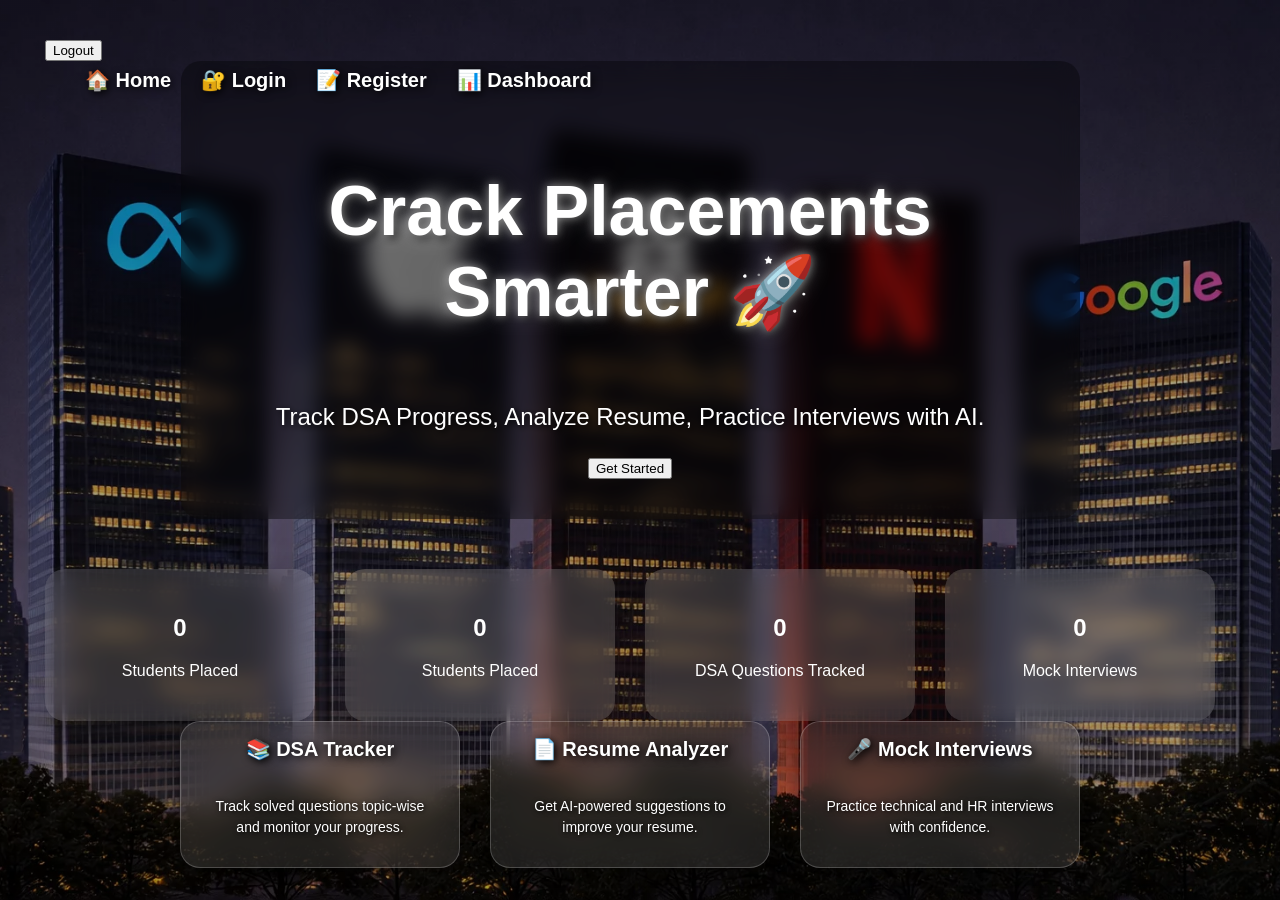
==== index.html @ 779675f1 "Initial commit" ====
<!DOCTYPE html>
<html>
<head>
    <!-- Text displayed on browser tab -->
    <title>PlacementPrep AI</title>
    <!-- Connecting CSS file -->
    <link rel="stylesheet" href="styleLogin.css">
</head>
<body>

    <!-- Navigation Bar -->
    <nav>
        <!-- Website Logo/Name -->
       <button onclick="logout()">
Logout
</button>
        <!-- Navigation Links -->
       <nav>
    <ul>
        <li><a href="index.html">🏠 Home</a></li>
        <li><a href="login.html">🔐 Login</a></li>
        <li><a href="register.html">📝 Register</a></li>
        <li><a href="dashboard.html">📊 Dashboard</a></li>
    </ul>
</nav>
    <!-- Hero Section -->
    <section class="hero">
        <!-- Main Heading --> 
        <h1>
            Crack Placements Smarter 🚀
        </h1>
        <!-- Description -->
        <p>
            Track DSA Progress, Analyze Resume,
            Practice Interviews with AI.
        </p>
        <!-- Button --> 
        <a href="register.html">
            <button>
                Get Started
            </button>
        </a>
    </section>
    <section class="stats">
    <div class="stat-card">
     <h2 id="studentsPlaced">0</h2>
     <p>Students Placed</p>
    </div>
    <div class="stat-box">
        <h2 id="students">0</h2>
        <p>Students Placed</p>
    </div>

    <div class="stat-box">
        <h2 id="questions">0</h2>
        <p>DSA Questions Tracked</p>
    </div>

    <div class="stat-box">
        <h2 id="interviews">0</h2>
        <p>Mock Interviews</p>
    </div>

</section>
    <!-- Features Section -->
    <section class="features">

    <div class="feature-card">

        <h3>📚 DSA Tracker</h3>

        <p>
            Track solved questions topic-wise
            and monitor your progress.
        </p>

    </div>

    <div class="feature-card">

        <h3>📄 Resume Analyzer</h3>

        <p>
            Get AI-powered suggestions to
            improve your resume.
        </p>

    </div>

    <div class="feature-card">

        <h3>🎤 Mock Interviews</h3>

        <p>
            Practice technical and HR interviews
            with confidence.
        </p>

    </div>

</section>
<footer>

    <h3>PlacementPrep AI</h3>

    <p>Made for Placement Preparation</p>

</footer>
<footer>

    <p>
        © 2026 PlacementPrep AI |
        Built using HTML CSS JS
    </p>
    
</footer>
</body>
</html>
---- styleLogin.css ----
/* ===========================
   FULL PAGE BACKGROUND
=========================== */

body {

    margin: 0;

    min-height: 100vh;

    display: flex;
    justify-content: center;
    align-items: center;
    font-family: Arial, sans-serif;

background:
linear-gradient(
    rgba(0,0,0,0.35),
    rgba(0,0,0,0.35)
),
url("FAANG.webp");
    background-size: cover;
    background-position: center;
    background-repeat: no-repeat;
}


/* ===========================
   LOGIN / REGISTER CARD
=========================== */

.login-container {
    display:flex;
justify-content:space-between;
align-items:center;

    width: 400px;

    padding: 40px;

    border-radius: 20px;

    text-align: center;

    color: white;

    background: rgba(255, 255, 255, 0.15);

    backdrop-filter: blur(10px);

    box-shadow: 0px 8px 20px rgba(0, 0, 0, 0.4);
}


/* ===========================
   HEADING
=========================== */

.login-container h2 {

    margin-bottom: 25px;

    font-size: 35px;

    color: white;

    text-shadow: 2px 2px 10px black;
}


/* ===========================
   INPUT FIELDS
=========================== */

.login-container input {

    width: 100%;

    padding: 12px;

    margin: 10px 0;

    border: none;

    border-radius: 8px;

    box-sizing: border-box;

    font-size: 15px;
}


/* ===========================
   BUTTON
=========================== */

.login-container button {

    width: 100%;

    padding: 12px;

    margin-top: 15px;

    border: none;

    border-radius: 8px;

    background: #4f46e5;

    color: white;

    font-size: 16px;

    cursor: pointer;

    transition: 0.3s;
}


/* ===========================
   BUTTON HOVER
=========================== */

.login-container button:hover {

    transform: scale(1.03);

    background: #3730a3;
}


/* ===========================
   LINKS
=========================== */

.login-container a {

    color: #ffd700;

    text-decoration: none;

    font-weight: bold;
}


.login-container a:hover {

    text-decoration: underline;
}


/* ===========================
   PARAGRAPHS
=========================== */

.login-container p {

    color: white;

    margin-top: 15px;
}
/*hero section*/
@media(max-width:768px)
{
    .hero h1{
        font-size:40px;
    }
}
.hero h1{

    color:white;

    font-size:70px;

    font-weight:bold;

    text-shadow:
        0px 0px 10px rgba(255,255,255,0.5),
        0px 0px 20px rgba(255,255,255,0.3),
        3px 3px 8px black;
}
 .hero p{

    color:white;
    align-self: center;
    align-content: center;
    font-size:24px;

    text-shadow:
        2px 2px 6px black;
}
@keyframes fadeUp {
    from{
        opacity:0;
        transform:translateY(40px);
    }
    to{
        opacity:1;
        transform:translateY(0);
    }
}

.hero{
    animation:fadeUp 1.2s ease;
    background:rgba(0,0,0,0.35);

    backdrop-filter:blur(10px);
     animation:
    fadeIn 1.5s ease;

    padding:40px;
    justify-content: center;
    align-items: center;
    align-self: center;
    
    flex-direction: column;
    border-radius:20px;

    width:70%;

    margin:auto;
    
    text-align:center;
    @keyframes fadeIn{

    from{

        opacity:0;

        transform:
        translateY(50px);
    }

    to{

        opacity:1;

        transform:
        translateY(0);
    }
}
.hero button{

    padding:15px 35px;

    border:none;

    border-radius:50px;

    font-size:18px;

    font-weight:bold;

    background:#4f46e5;

    color:white;

    cursor:pointer;

    transition:0.3s;
}

.hero button:hover{

    transform:scale(1.08);

    background:#6366f1;
}
}
/*nav */
/* Navigation Box */

nav{
    position: fixed;
    top: 20px;
    left: 20px;

   

    padding: 20px 25px;

    

    z-index: 100;
}

/* Remove bullets */

nav ul{

    display:flex;

    gap:30px;

    list-style:none;

    justify-content:flex-end;

    align-items:center;
}

/* Space between links */

nav li{
    margin: 12px 0;
}

/* Link styling */

nav a{
    color: white;
    text-decoration: none;
    font-size: 20px;
    font-weight: bold;

    text-shadow:
        2px 2px 8px rgba(0,0,0,0.9);
}

/* Hover effect */

nav a:hover{
    color: #ffd700;
}
/*features*/
/* Features Section */

.features{

    display:grid;

    justify-content:center;

    align-items:stretch;

    gap:25px;

    flex-wrap:wrap;
    display:grid;

    grid-template-columns:
        repeat(auto-fit, minmax(280px ,1fr));

    gap:30px;
    margin-left: auto;
    margin-right: auto;
    max-width:900px;
    margin-top: 50px;
    margin:auto;
}


.feature-card {

    display: flex;
    justify-content: center;
    align-items: stretch;
    gap: 25px;
    flex-wrap: wrap;

    background: rgba(255,255,255,0.1);
    backdrop-filter: blur(15px);

    padding: 15px 25px;

    border: 1px solid rgba(255,255,255,0.2);
    border-radius: 20px;

    min-width: 220px;
    max-width: 260px;

    text-align: center;

    box-shadow: 0 4px 15px rgba(0,0,0,0.3);

    transition: 0.4s;
}

.feature-card:hover {

    transform: translateY(-8px) scale(1.03);
    box-shadow: 0 10px 25px rgba(0,0,0,0.4);
}

.feature-card h3{

    margin:0;

    font-size:20px;

    color:white;

    text-shadow:2px 2px 8px black;
}


.feature-card p{

    margin-top:10px;

    font-size:14px;

    color:white;

    line-height:1.5;

    text-shadow:1px 1px 5px black;
}
.feature-card{
    cursor: pointer;
    transition:0.4s;
}

.feature-card:hover{

    transform:
    translateY(-10px)
    scale(1.05);

    box-shadow:
    0 10px 30px rgba(0,0,0,0.4);
}
/*DASHBOARD*/
.dashboard-grid{

    display:grid;

    grid-template-rows:
    repeat(auto-fit,minmax(300px,1fr));

    gap:25px;
}
.dashboard-container{

    width:80%;
    max-width:1000px;

    background:rgba(255,255,255,0.12);

    backdrop-filter:blur(15px);

    border:1px solid rgba(255,255,255,0.2);

    border-radius:25px;

    padding:40px;

    text-align:center;

    color:white;

    box-shadow:0 8px 30px rgba(0,0,0,0.4);
}
.dashboard-container h1{

    font-size:48px;

    color:white;

    text-shadow:0 0 20px rgba(255,255,255,0.6);

    margin-bottom:15px;
}
.tracker-grid{

    display:grid;

    grid-template-rows:
    repeat(auto-fit,minmax(250px,1fr));

    gap:25px;

    margin-top:40px;
}
.input-box{

    background:rgba(255,255,255,0.1);

    backdrop-filter:blur(10px);

    border-radius:15px;

    padding:25px;

    text-align:left;
}
.input-box label{

    display:block;

    margin-bottom:10px;

    font-weight:bold;

    color:white;
}
.input-box input{

    width:100%;

    padding:12px;

    border:none;

    border-radius:10px;

    box-sizing:border-box;
}
/*PROGRESS BAR*/
.progress-bar{
    height:12px;
    border-radius:20px;
}
/*stat*/
.stats{

    display:flex;

    justify-content:center;

    gap:30px;

    margin-top:50px;

    flex-wrap:wrap;
}

.stat-box{

    width:220px;

    padding:25px;

    text-align:center;

    border-radius:20px;

    background:rgba(255,255,255,0.15);

    backdrop-filter:blur(10px);

    color:white;
}
/*footer*/
footer{

    text-align:center;

    padding:20px;

    color:white;

    margin-top:50px;
}
/*rsponsive design*/
@media(max-width:768px){

    .hero h1{

        font-size:40px;
    }

    .features{

        grid-template-columns:1fr;
    }

    .stats{

        flex-direction:column;

        align-items:center;
    }
}
.hidden{

    opacity:0;

    transform:translateY(50px);

    transition:all 1s;
}

.show{

    opacity:1;

    transform:translateY(0);
}
/*stat css*/
.stats-container{
    display:flex;
    justify-content:center;
    gap:20px;
    margin:30px 0;
    flex-wrap:wrap;
}

.stat-card{
    width:220px;
    padding:25px;
    text-align:center;

    background:rgba(255,255,255,0.12);
    backdrop-filter:blur(12px);

    border-radius:20px;

    color:white;

    box-shadow:0 8px 25px rgba(0,0,0,0.3);
}
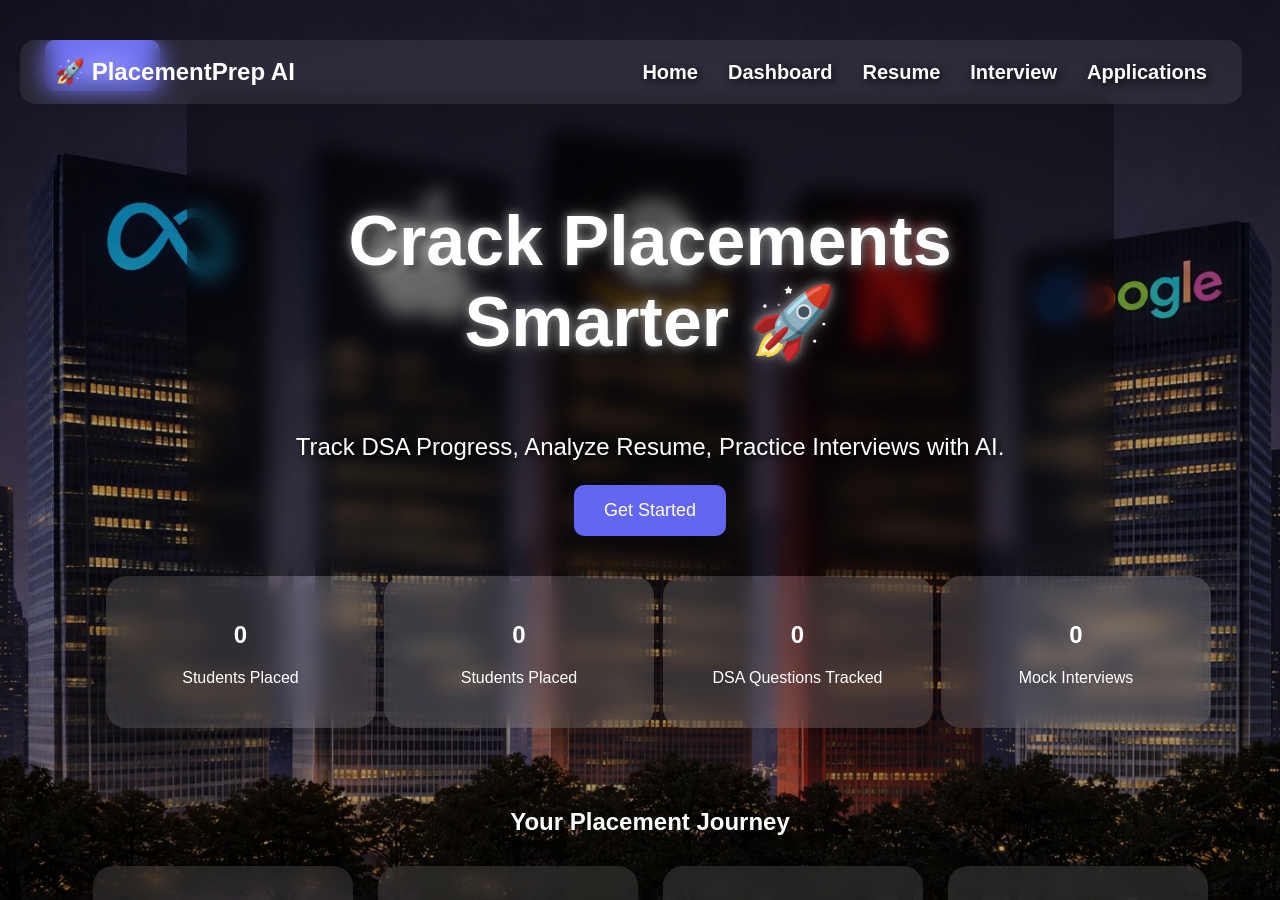
==== commit 7ae4e525: "Initial commit" ====
--- a/index.html
+++ b/index.html
@@ -15,13 +15,16 @@
 Logout
 </button>
         <!-- Navigation Links -->
-       <nav>
-    <ul>
-        <li><a href="index.html">🏠 Home</a></li>
-        <li><a href="login.html">🔐 Login</a></li>
-        <li><a href="register.html">📝 Register</a></li>
-        <li><a href="dashboard.html">📊 Dashboard</a></li>
-    </ul>
+ <nav class="navbar">
+    <div class="logo">🚀 PlacementPrep AI</div>
+
+    <div class="nav-links">
+        <a href="index.html">Home</a>
+        <a href="dashboard.html">Dashboard</a>
+        <a href="resume.html">Resume</a>
+        <a href="mockInterview.html">Interview</a>
+        <a href="applications.html">Applications</a>
+    </div>
 </nav>
     <!-- Hero Section -->
     <section class="hero">
@@ -62,41 +65,101 @@
     </div>
 
 </section>
+<section class="roadmap">
+
+    <h2>Your Placement Journey</h2>
+
+    <div class="roadmap-container">
+
+        <div class="roadmap-step">
+            <h3>1️⃣ Learn DSA</h3>
+            <p>Master Arrays, Strings, Linked Lists, Trees.</p>
+        </div>
+
+        <div class="roadmap-step">
+            <h3>2️⃣ Build Projects</h3>
+            <p>Create real-world web development projects.</p>
+        </div>
+
+        <div class="roadmap-step">
+            <h3>3️⃣ Improve Resume</h3>
+            <p>Optimize your resume for recruiters.</p>
+        </div>
+
+        <div class="roadmap-step">
+            <h3>4️⃣ Mock Interviews</h3>
+            <p>Practice technical and HR interviews.</p>
+        </div>
+
+        <div class="roadmap-step">
+            <h3>5️⃣ Get Placed</h3>
+            <p>Crack your dream company.</p>
+        </div>
+
+    </div>
+
+</section>
     <!-- Features Section -->
     <section class="features">
 
-    <div class="feature-card">
+    <div class="feature-card"
+     onclick="location.href='dashboard.html'">
 
-        <h3>📚 DSA Tracker</h3>
+    <h3>📚 DSA Tracker</h3>
 
-        <p>
-            Track solved questions topic-wise
-            and monitor your progress.
-        </p>
+    <p>Track your DSA progress</p>
 
-    </div>
+</div>
 
-    <div class="feature-card">
+   <div class="feature-card"
+     onclick="location.href='resume.html'">
 
-        <h3>📄 Resume Analyzer</h3>
+    <h3>📄 Resume Analyzer</h3>
 
-        <p>
-            Get AI-powered suggestions to
-            improve your resume.
-        </p>
+    <p>Analyze your resume</p>
 
-    </div>
+</div>
 
-    <div class="feature-card">
+  <div class="feature-card"
+     onclick="location.href='mockInterview.html'">
 
-        <h3>🎤 Mock Interviews</h3>
+    <h3>🎤 Mock Interview</h3>
 
-        <p>
-            Practice technical and HR interviews
-            with confidence.
-        </p>
+    <p>Practice interviews</p>
 
-    </div>
+</div>
+
+<div class="feature-card"
+     onclick="location.href='applications.html'">
+
+    <h3>💼 Application Tracker</h3>
+
+    <p>Track your applications</p>
+
+</div>
+</section>
+<section class="faq">
+
+<h2>Frequently Asked Questions</h2>
+
+<div class="faq-item">
+    <h3>How many DSA questions should I solve?</h3>
+    <p>150-200 quality questions are enough.</p>
+</div>
+
+<div class="faq-item">
+    <h3>When should I start applying?</h3>
+    <p>After building projects and strong DSA fundamentals.</p>
+</div>
+
+</section>
+<section class="contact">
+
+<h2>Contact Us</h2>
+
+<p>Email: placementprep@gmail.com</p>
+
+<p>LinkedIn: PlacementPrep AI</p>
 
 </section>
 <footer>
@@ -114,5 +177,16 @@
     </p>
     
 </footer>
+<!-- -->
+<div class="feature-card" onclick="location.href='resume.html'"></div>
+<footer>
+
+    <h3>PlacementPrep AI</h3>
+
+    <p>
+        Helping students prepare for placements.
+    </p>
+
+</footer>
 </body>
 </html>
--- a/styleLogin.css
+++ b/styleLogin.css
@@ -238,6 +238,8 @@
 
         transform:
         translateY(0);
+        max-width:900px;
+        margin:40px auto;
     }
 }
 .hero button{
@@ -246,13 +248,13 @@
 
     border:none;
 
-    border-radius:50px;
+    border-radius:10px;
 
     font-size:18px;
 
-    font-weight:bold;
-
-    background:#4f46e5;
+    font-weight:600;
+
+    background:#6366f1;
 
     color:white;
 
@@ -266,11 +268,44 @@
     transform:scale(1.08);
 
     background:#6366f1;
+}
+.hero-content{
+    padding:50px;
 }
 }
 /*nav */
 /* Navigation Box */
-
+.navbar{
+    width:90%;
+    margin:20px auto;
+    padding:18px 35px;
+
+    display:flex;
+    justify-content:space-between;
+    align-items:center;
+
+    background:rgba(255,255,255,0.08);
+    backdrop-filter:blur(12px);
+
+    border-radius:15px;
+}
+
+.logo{
+    color:white;
+    font-size:24px;
+    font-weight:bold;
+}
+
+.nav-links{
+    display:flex;
+    gap:30px;
+}
+
+.nav-links a{
+    color:white;
+    text-decoration:none;
+    font-weight:600;
+}
 nav{
     position: fixed;
     top: 20px;
@@ -327,27 +362,15 @@
 /* Features Section */
 
 .features{
-
     display:grid;
 
-    justify-content:center;
-
-    align-items:stretch;
+    grid-template-columns:
+        repeat(auto-fit,minmax(300px,1fr));
 
     gap:25px;
 
-    flex-wrap:wrap;
-    display:grid;
-
-    grid-template-columns:
-        repeat(auto-fit, minmax(280px ,1fr));
-
-    gap:30px;
-    margin-left: auto;
-    margin-right: auto;
-    max-width:900px;
-    margin-top: 50px;
-    margin:auto;
+    width:90%;
+    margin:40px auto;
 }
 
 
@@ -408,18 +431,17 @@
     text-shadow:1px 1px 5px black;
 }
 .feature-card{
-    cursor: pointer;
-    transition:0.4s;
+
+    cursor:pointer;
+
+    transition:0.3s;
 }
 
 .feature-card:hover{
 
-    transform:
-    translateY(-10px)
-    scale(1.05);
-
-    box-shadow:
-    0 10px 30px rgba(0,0,0,0.4);
+    transform:translateY(-10px);
+
+    box-shadow:0 10px 25px rgba(0,0,0,0.4);
 }
 /*DASHBOARD*/
 .dashboard-grid{
@@ -514,18 +536,15 @@
 }
 /*stat*/
 .stats{
-
-    display:flex;
-
-    justify-content:center;
-
-    gap:30px;
-
-    margin-top:50px;
-
-    flex-wrap:wrap;
-}
-
+    display:grid;
+    grid-template-columns:
+        repeat(auto-fit,minmax(250px,1fr));
+
+    gap:25px;
+
+    width:90%;
+    margin:auto;
+}
 .stat-box{
 
     width:220px;
@@ -610,4 +629,341 @@
     color:white;
 
     box-shadow:0 8px 25px rgba(0,0,0,0.3);
+}
+.roadmap{
+
+    margin-top:80px;
+
+    text-align:center;
+
+    color:white;
+}
+
+.roadmap-container{
+
+    display:flex;
+
+    justify-content:center;
+
+    gap:25px;
+
+    flex-wrap:wrap;
+
+    margin-top:30px;
+}
+
+.roadmap-step{
+
+    width:220px;
+
+    padding:20px;
+
+    background:rgba(255,255,255,0.12);
+
+    backdrop-filter:blur(10px);
+
+    border-radius:20px;
+
+    transition:0.3s;
+}
+
+.roadmap-step:hover{
+
+    transform:translateY(-10px);
+}
+.application-card{
+
+    background:rgba(255,255,255,0.12);
+
+    backdrop-filter:blur(10px);
+
+    padding:20px;
+
+    margin-top:15px;
+
+    border-radius:15px;
+
+    color:white;
+}
+.chart-container{
+
+    width:80%;
+
+    max-width:700px;
+
+    margin:40px auto;
+
+    background:rgba(255,255,255,0.12);
+
+    backdrop-filter:blur(10px);
+
+    padding:25px;
+
+    border-radius:20px;
+}
+.glass-card{
+    width:80%;
+    max-width:700px;
+
+    margin:50px auto;
+
+    padding:40px;
+
+    background:rgba(255,255,255,0.1);
+
+    backdrop-filter:blur(15px);
+
+    border-radius:20px;
+
+    color:white;
+
+    text-align:center;
+
+    box-shadow:
+        0 8px 25px rgba(0,0,0,0.3);
+}
+/* //consistent buttons  */
+button{
+    background:#6366f1;
+
+    color:white;
+
+    border:none;
+
+    padding:12px 25px;
+
+    border-radius:10px;
+
+    cursor:pointer;
+
+    transition:0.3s;
+}
+
+button:hover{
+    transform:translateY(-3px);
+}
+/* Applications Page */
+
+.applications-container{
+    width: 85%;
+    max-width: 1200px;
+    margin: 120px auto;
+    text-align: center;
+    color: white;
+}
+
+.application-form{
+    display:flex;
+    justify-content:center;
+    gap:15px;
+    flex-wrap:wrap;
+    margin:30px 0;
+}
+
+.application-form input,
+.application-form select{
+    padding:12px;
+    border:none;
+    border-radius:10px;
+    width:220px;
+}
+
+.application-form button{
+    padding:12px 25px;
+    border:none;
+    border-radius:10px;
+    cursor:pointer;
+}
+
+.applications-grid{
+    display:grid;
+    grid-template-columns:repeat(auto-fit,minmax(250px,1fr));
+    gap:25px;
+    margin-top:40px;
+}
+
+.status-card{
+    background:rgba(255,255,255,0.12);
+    backdrop-filter:blur(10px);
+    border-radius:20px;
+    padding:30px;
+    color:white;
+    box-shadow:0 8px 30px rgba(0,0,0,0.3);
+}
+
+.status-card h2{
+    margin-bottom:10px;
+}
+
+.status-card p{
+    font-size:35px;
+    font-weight:bold;
+}
+.resume-container{
+    width: 80%;
+    max-width: 900px;
+    margin: 80px auto;
+    padding: 40px;
+    background: rgba(255,255,255,0.12);
+    backdrop-filter: blur(12px);
+    border-radius: 20px;
+    text-align: center;
+    color: white;
+}
+
+.resume-container h1{
+    color: white;
+    font-size: 3rem;
+    margin-bottom: 30px;
+}
+
+.result-card,
+.suggestions-card{
+    background: rgba(255,255,255,0.12);
+    padding: 20px;
+    margin-top: 25px;
+    border-radius: 15px;
+    color: white;
+}
+
+.suggestions-card ul{
+    list-style: none;
+    padding: 0;
+}
+
+.suggestions-card li{
+    padding: 8px;
+    font-size: 18px;
+}
+
+input[type="file"]{
+    color: white;
+}
+
+button{
+    padding: 15px 30px;
+    border: none;
+    border-radius: 10px;
+    background: #6366f1;
+    color: white;
+    cursor: pointer;
+    font-size: 18px;
+}
+
+button:hover{
+    transform: translateY(-3px);
+}
+.application-card{
+    width: 600px;
+    max-width: 90%;
+    margin: 120px auto 40px auto !important;
+    padding: 30px;
+    text-align: center;
+
+    position: static !important;
+    left: auto !important;
+    right: auto !important;
+    top: auto !important;
+    transform: none !important;
+}
+
+.applications-grid{
+    width: 90%;
+    max-width: 1000px;
+
+    margin: 30px auto !important;
+
+    display: grid;
+    grid-template-columns: repeat(3,1fr);
+    gap: 20px;
+
+    position: static !important;
+    transform: none !important;
+}
+
+.status-card{
+    min-height: 180px;
+
+    display:flex;
+    flex-direction:column;
+    justify-content:center;
+    align-items:center;
+
+    position: static !important;
+    transform: none !important;
+}
+
+body{
+    overflow-x:hidden !important;
+}
+.glass-card{
+    width: 90%;
+    max-width: 600px;
+    margin: 60px auto 40px;
+
+    padding: 40px;
+    text-align: center;
+
+    background: rgba(255,255,255,0.12);
+    backdrop-filter: blur(15px);
+
+    border-radius: 20px;
+    color: white;
+}
+
+.glass-card h1{
+    margin-bottom: 15px;
+}
+
+.glass-card p{
+    margin-bottom: 25px;
+}
+
+.interview-grid{
+    width: 90%;
+    max-width: 1100px;
+
+    margin: 0 auto 50px;
+
+    display: grid;
+    grid-template-columns: repeat(3,1fr);
+    gap: 25px;
+}
+
+.card{
+    background: rgba(255,255,255,0.12);
+    backdrop-filter: blur(12px);
+
+    border-radius: 20px;
+    padding: 30px;
+
+    text-align: center;
+    color: white;
+}
+
+.card h2{
+    margin-bottom: 15px;
+}
+
+.card p{
+    margin-bottom: 20px;
+}
+
+.card button,
+.glass-card button{
+    padding: 12px 25px;
+    border: none;
+    border-radius: 10px;
+    cursor: pointer;
+}
+
+@media(max-width:768px){
+
+    .interview-grid{
+        grid-template-columns: 1fr;
+    }
+
+    .glass-card{
+        width: 90%;
+    }
 }
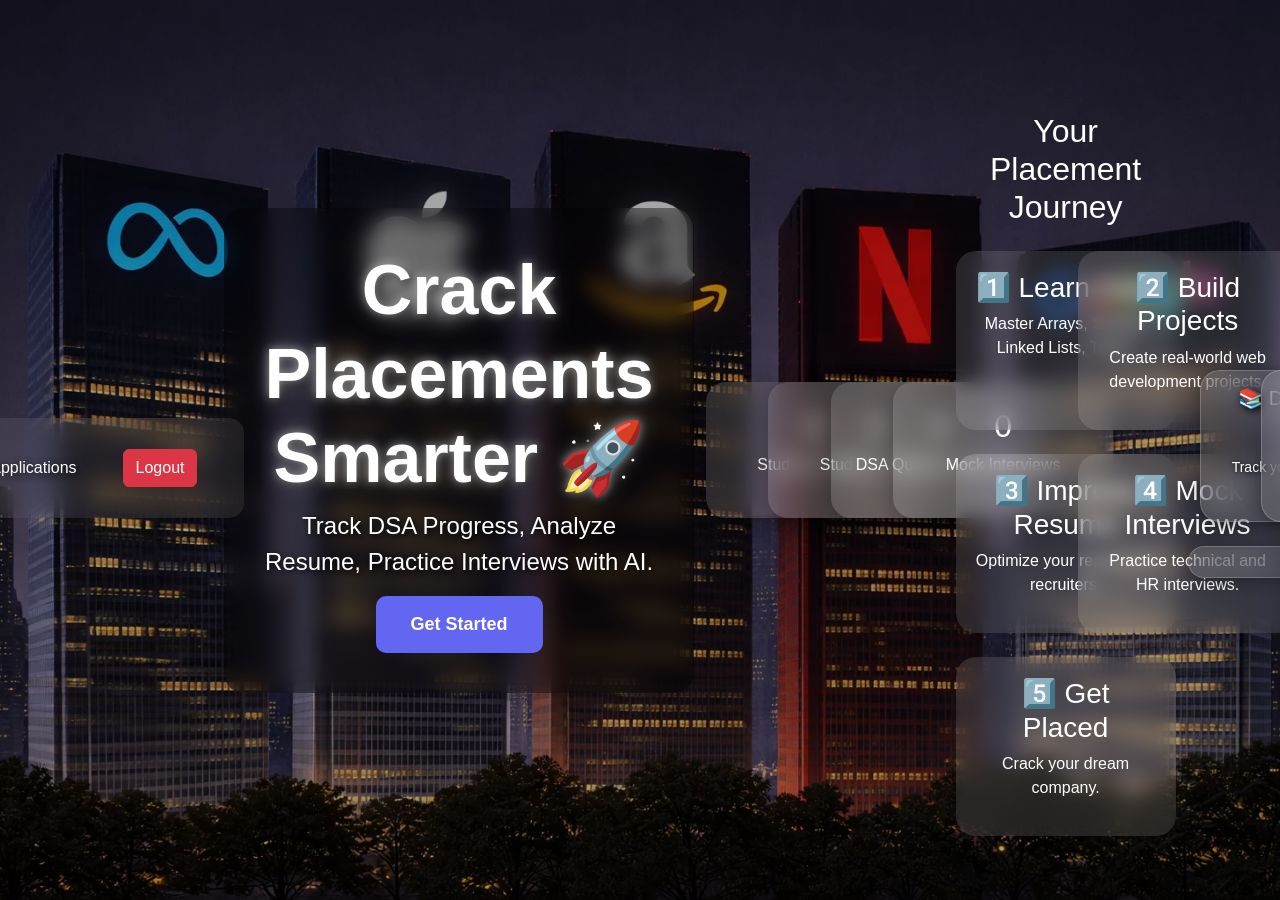
==== commit 7314f205: "Bootstrap integration phase 1" ====
--- a/index.html
+++ b/index.html
@@ -4,27 +4,63 @@
     <!-- Text displayed on browser tab -->
     <title>PlacementPrep AI</title>
     <!-- Connecting CSS file -->
+    <link href="https://cdn.jsdelivr.net/npm/bootstrap@5.3.8/dist/css/bootstrap.min.css" rel="stylesheet">
     <link rel="stylesheet" href="styleLogin.css">
+    <meta name="viewport" content="width=device-width, initial-scale=1.0">
 </head>
 <body>
 
     <!-- Navigation Bar -->
-    <nav>
-        <!-- Website Logo/Name -->
-       <button onclick="logout()">
-Logout
-</button>
-        <!-- Navigation Links -->
- <nav class="navbar">
-    <div class="logo">🚀 PlacementPrep AI</div>
-
-    <div class="nav-links">
-        <a href="index.html">Home</a>
-        <a href="dashboard.html">Dashboard</a>
-        <a href="resume.html">Resume</a>
-        <a href="mockInterview.html">Interview</a>
-        <a href="applications.html">Applications</a>
-    </div>
+    <nav class="navbar navbar-expand-lg custom-navbar mt-3">
+  <div class="container">
+
+    <a class="navbar-brand text-white fw-bold" href="#">
+      🚀 PlacementPrep AI
+    </a>
+
+    <button class="navbar-toggler"
+            type="button"
+            data-bs-toggle="collapse"
+            data-bs-target="#navbarNav">
+
+      <span class="navbar-toggler-icon"></span>
+    </button>
+
+    <div class="collapse navbar-collapse" id="navbarNav">
+
+      <ul class="navbar-nav ms-auto">
+
+        <li class="nav-item">
+          <a class="nav-link text-white" href="index.html">Home</a>
+        </li>
+
+        <li class="nav-item">
+          <a class="nav-link text-white" href="dashboard.html">Dashboard</a>
+        </li>
+
+        <li class="nav-item">
+          <a class="nav-link text-white" href="resume.html">Resume</a>
+        </li>
+
+        <li class="nav-item">
+          <a class="nav-link text-white" href="mockInterview.html">Interview</a>
+        </li>
+
+        <li class="nav-item">
+          <a class="nav-link text-white" href="applications.html">Applications</a>
+        </li>
+
+        <li class="nav-item">
+          <button class="btn btn-danger ms-2" onclick="logout()">
+            Logout
+          </button>
+        </li>
+
+      </ul>
+
+    </div>
+
+  </div>
 </nav>
     <!-- Hero Section -->
     <section class="hero">
@@ -45,98 +81,133 @@
         </a>
     </section>
     <section class="stats">
-    <div class="stat-card">
-     <h2 id="studentsPlaced">0</h2>
-     <p>Students Placed</p>
-    </div>
-    <div class="stat-box">
-        <h2 id="students">0</h2>
-        <p>Students Placed</p>
-    </div>
-
-    <div class="stat-box">
-        <h2 id="questions">0</h2>
-        <p>DSA Questions Tracked</p>
-    </div>
-
-    <div class="stat-box">
-        <h2 id="interviews">0</h2>
-        <p>Mock Interviews</p>
-    </div>
-
-</section>
-<section class="roadmap">
-
-    <h2>Your Placement Journey</h2>
-
-    <div class="roadmap-container">
-
-        <div class="roadmap-step">
-            <h3>1️⃣ Learn DSA</h3>
-            <p>Master Arrays, Strings, Linked Lists, Trees.</p>
-        </div>
-
-        <div class="roadmap-step">
-            <h3>2️⃣ Build Projects</h3>
-            <p>Create real-world web development projects.</p>
-        </div>
-
-        <div class="roadmap-step">
-            <h3>3️⃣ Improve Resume</h3>
-            <p>Optimize your resume for recruiters.</p>
-        </div>
-
-        <div class="roadmap-step">
-            <h3>4️⃣ Mock Interviews</h3>
-            <p>Practice technical and HR interviews.</p>
-        </div>
-
-        <div class="roadmap-step">
-            <h3>5️⃣ Get Placed</h3>
-            <p>Crack your dream company.</p>
+   <div class="container">
+    <div class="row g-4">
+
+        <div class="col-md-3">
+            <div class="stat-card">
+                <h2>0</h2>
+                <p>Students Placed</p>
+            </div>
+        </div>
+
+        <div class="col-md-3">
+            <div class="stat-card">
+                <h2>0</h2>
+                <p>Students Placed</p>
+            </div>
+        </div>
+
+        <div class="col-md-3">
+            <div class="stat-card">
+                <h2>0</h2>
+                <p>DSA Questions Tracked</p>
+            </div>
+        </div>
+
+        <div class="col-md-3">
+            <div class="stat-card">
+                <h2>0</h2>
+                <p>Mock Interviews</p>
+            </div>
+        </div>
+
+    </div>
+</div>
+</section>
+<section class="roadmap container mt-5">
+
+    <h2 class="text-center text-white mb-4">
+        Your Placement Journey
+    </h2>
+
+    <div class="row g-4">
+
+        <div class="col-md col-sm-6">
+            <div class="roadmap-step h-100">
+                <h3>1️⃣ Learn DSA</h3>
+                <p>Master Arrays, Strings, Linked Lists, Trees.</p>
+            </div>
+        </div>
+
+        <div class="col-md col-sm-6">
+            <div class="roadmap-step h-100">
+                <h3>2️⃣ Build Projects</h3>
+                <p>Create real-world web development projects.</p>
+            </div>
+        </div>
+
+        <div class="col-md col-sm-6">
+            <div class="roadmap-step h-100">
+                <h3>3️⃣ Improve Resume</h3>
+                <p>Optimize your resume for recruiters.</p>
+            </div>
+        </div>
+
+        <div class="col-md col-sm-6">
+            <div class="roadmap-step h-100">
+                <h3>4️⃣ Mock Interviews</h3>
+                <p>Practice technical and HR interviews.</p>
+            </div>
+        </div>
+
+        <div class="col-md col-sm-6">
+            <div class="roadmap-step h-100">
+                <h3>5️⃣ Get Placed</h3>
+                <p>Crack your dream company.</p>
+            </div>
         </div>
 
     </div>
 
 </section>
     <!-- Features Section -->
-    <section class="features">
-
-    <div class="feature-card"
-     onclick="location.href='dashboard.html'">
-
-    <h3>📚 DSA Tracker</h3>
-
-    <p>Track your DSA progress</p>
-
-</div>
-
-   <div class="feature-card"
-     onclick="location.href='resume.html'">
-
-    <h3>📄 Resume Analyzer</h3>
-
-    <p>Analyze your resume</p>
-
-</div>
-
-  <div class="feature-card"
-     onclick="location.href='mockInterview.html'">
-
-    <h3>🎤 Mock Interview</h3>
-
-    <p>Practice interviews</p>
-
-</div>
-
-<div class="feature-card"
-     onclick="location.href='applications.html'">
-
-    <h3>💼 Application Tracker</h3>
-
-    <p>Track your applications</p>
-
-</div>
+    <section class="container mt-5">
+
+    <div class="row g-4">
+
+        <div class="col-lg-3 col-md-6">
+            <div class="feature-card h-100"
+                 onclick="location.href='dashboard.html'">
+
+                <h3>📚 DSA Tracker</h3>
+                <p>Track your DSA progress</p>
+
+            </div>
+        </div>
+
+        <div class="col-lg-3 col-md-6">
+            <div class="feature-card h-100"
+                 onclick="location.href='resume.html'">
+
+                <h3>📄 Resume Analyzer</h3>
+                <p>Analyze your resume</p>
+
+            </div>
+        </div>
+
+        <div class="col-lg-3 col-md-6">
+            <div class="feature-card h-100"
+                 onclick="location.href='mockInterview.html'">
+
+                <h3>🎤 Mock Interview</h3>
+                <p>Practice interviews</p>
+
+            </div>
+        </div>
+
+        <div class="col-lg-3 col-md-6">
+            <div class="feature-card h-100"
+                 onclick="location.href='applications.html'">
+
+                <h3>💼 Application Tracker</h3>
+                <p>Track your applications</p>
+
+            </div>
+        </div>
+        <div class="feature-card" onclick="location.href='resume.html'"></div>
+    </div>
+
 </section>
 <section class="faq">
 
@@ -162,31 +233,18 @@
 <p>LinkedIn: PlacementPrep AI</p>
 
 </section>
-<footer>
+<footer class="text-center text-white mt-5 mb-3">
 
     <h3>PlacementPrep AI</h3>
 
-    <p>Made for Placement Preparation</p>
-
-</footer>
-<footer>
+    <p>Helping students prepare for placements.</p>
 
     <p>
         © 2026 PlacementPrep AI |
         Built using HTML CSS JS
     </p>
-    
+
 </footer>
-<!-- -->
-<div class="feature-card" onclick="location.href='resume.html'"></div>
-<footer>
-
-    <h3>PlacementPrep AI</h3>
-
-    <p>
-        Helping students prepare for placements.
-    </p>
-
-</footer>
+<script src="https://cdn.jsdelivr.net/npm/bootstrap@5.3.8/dist/js/bootstrap.bundle.min.js"></script>
 </body>
 </html>
--- a/styleLogin.css
+++ b/styleLogin.css
@@ -3,28 +3,28 @@
 =========================== */
 
 body {
-
     margin: 0;
-
     min-height: 100vh;
 
     display: flex;
     justify-content: center;
     align-items: center;
+
     font-family: Arial, sans-serif;
 
-background:
-linear-gradient(
-    rgba(0,0,0,0.35),
-    rgba(0,0,0,0.35)
-),
-url("FAANG.webp");
+    overflow-x: hidden;
+
+    background:
+    linear-gradient(
+        rgba(0,0,0,0.35),
+        rgba(0,0,0,0.35)
+    ),
+    url("FAANG.webp");
+
     background-size: cover;
     background-position: center;
     background-repeat: no-repeat;
 }
-
-
 /* ===========================
    LOGIN / REGISTER CARD
 =========================== */
@@ -167,6 +167,30 @@
         font-size:40px;
     }
 }
+.hero{
+    animation: fadeUp 1.2s ease;
+    background: rgba(0,0,0,0.35);
+    backdrop-filter: blur(10px);
+
+    padding: 40px;
+    border-radius: 20px;
+
+    width: 70%;
+    margin: auto;
+
+    text-align: center;
+}
+@keyframes fadeIn{
+    from{
+        opacity:0;
+        transform:translateY(50px);
+    }
+
+    to{
+        opacity:1;
+        transform:translateY(0);
+    }
+}
 .hero h1{
 
     color:white;
@@ -202,44 +226,24 @@
 }
 
 .hero{
-    animation:fadeUp 1.2s ease;
-    background:rgba(0,0,0,0.35);
-
-    backdrop-filter:blur(10px);
-     animation:
-    fadeIn 1.5s ease;
-
-    padding:40px;
-    justify-content: center;
-    align-items: center;
-    align-self: center;
-    
-    flex-direction: column;
-    border-radius:20px;
-
-    width:70%;
-
-    margin:auto;
-    
-    text-align:center;
-    @keyframes fadeIn{
-
+   animation:fadeUp 1.2s ease;
+   background:rgba(0,0,0,0.35);
+   backdrop-filter:blur(10px);
+   padding:40px;
+   border-radius:20px;
+   width:70%;
+   margin:auto;
+   text-align:center;
+}
+
+@keyframes fadeIn{
     from{
-
         opacity:0;
-
-        transform:
-        translateY(50px);
-    }
-
+        transform:translateY(50px);
+    }
     to{
-
         opacity:1;
-
-        transform:
-        translateY(0);
-        max-width:900px;
-        margin:40px auto;
+        transform:translateY(0);
     }
 }
 .hero button{
@@ -272,10 +276,10 @@
 .hero-content{
     padding:50px;
 }
-}
+
 /*nav */
 /* Navigation Box */
-.navbar{
+.custom-navbar{
     width:90%;
     margin:20px auto;
     padding:18px 35px;
@@ -893,9 +897,6 @@
     transform: none !important;
 }
 
-body{
-    overflow-x:hidden !important;
-}
 .glass-card{
     width: 90%;
     max-width: 600px;
@@ -930,7 +931,7 @@
     gap: 25px;
 }
 
-.card{
+.custom-card{
     background: rgba(255,255,255,0.12);
     backdrop-filter: blur(12px);
 
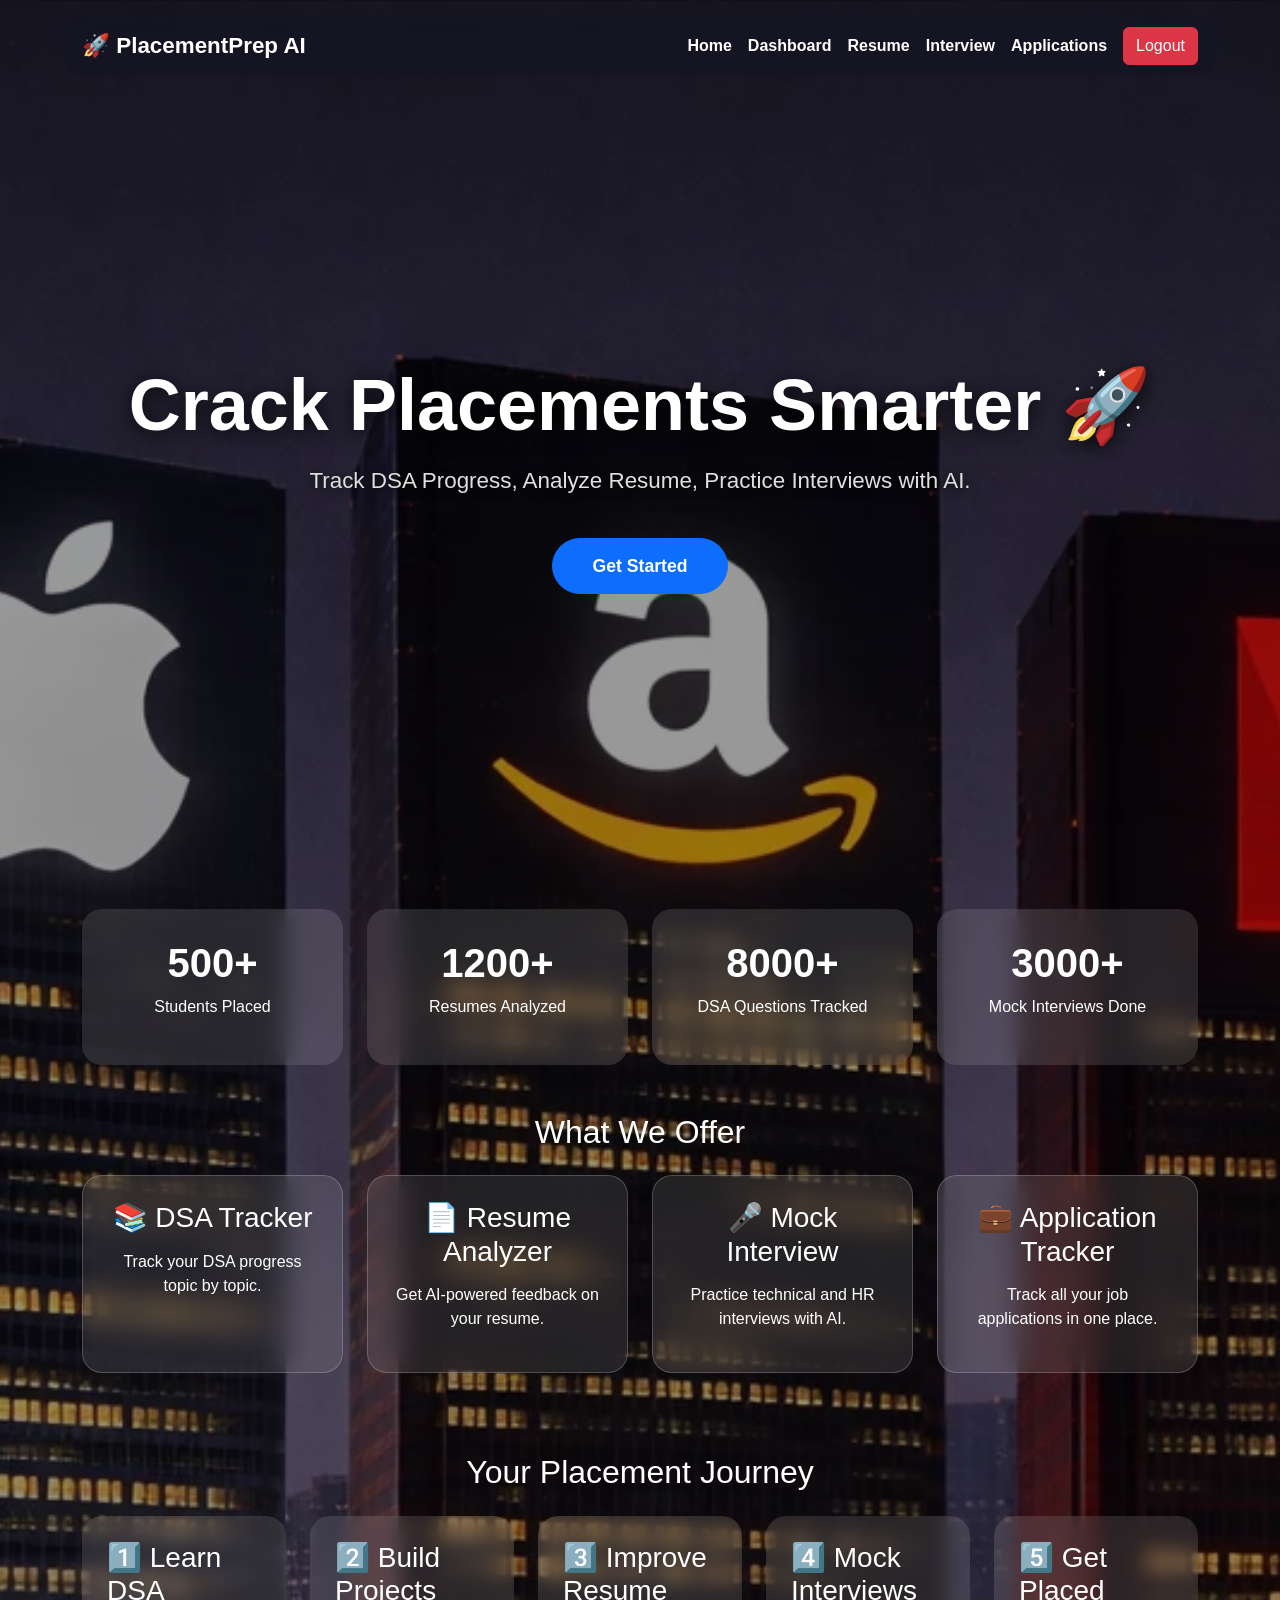
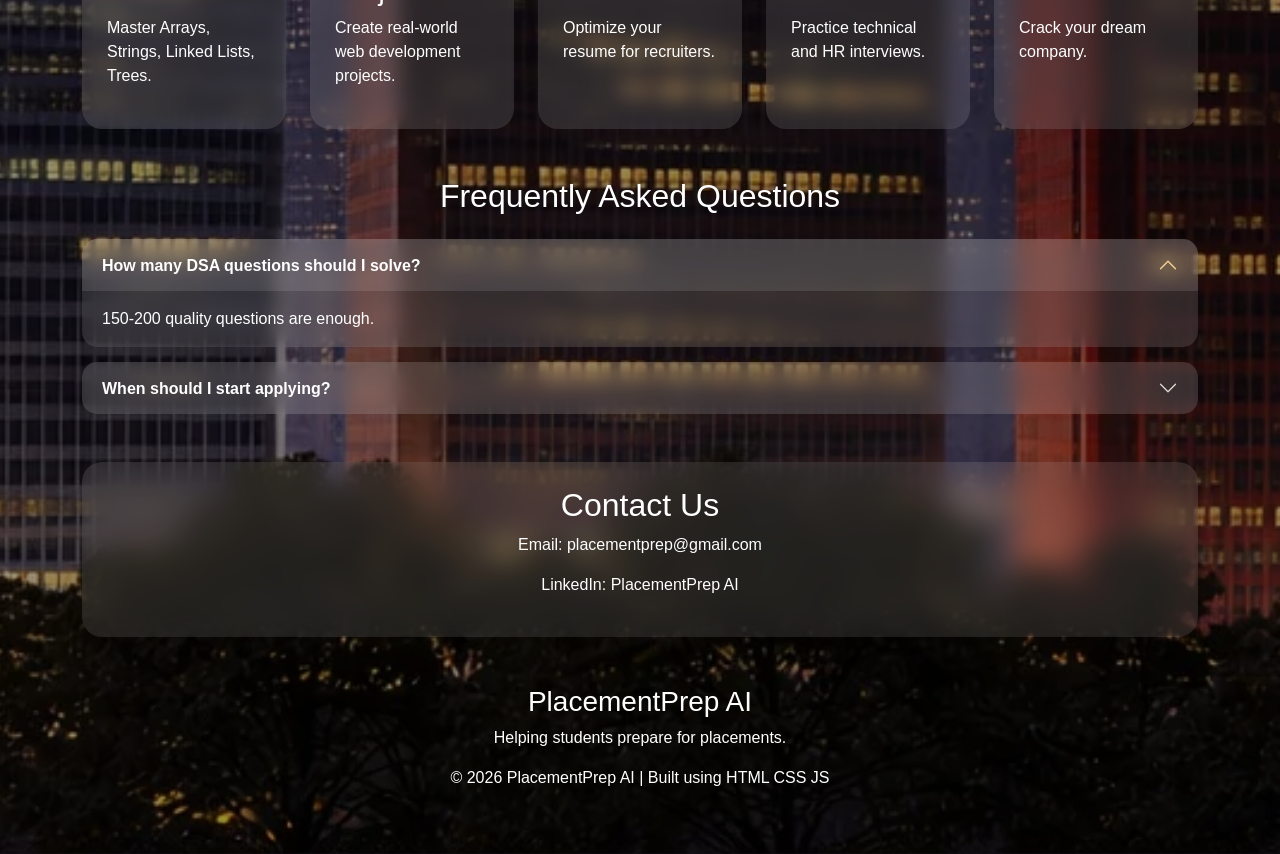
==== commit af8d78eb: "WIP: initial project structure and UI setup" ====
--- a/index.html
+++ b/index.html
@@ -1,250 +1,190 @@
 <!DOCTYPE html>
-<html>
+<html lang="en">
 <head>
-    <!-- Text displayed on browser tab -->
+    <meta charset="UTF-8">
+    <meta name="viewport" content="width=device-width, initial-scale=1.0">
     <title>PlacementPrep AI</title>
-    <!-- Connecting CSS file -->
-    <link href="https://cdn.jsdelivr.net/npm/bootstrap@5.3.8/dist/css/bootstrap.min.css" rel="stylesheet">
-    <link rel="stylesheet" href="styleLogin.css">
-    <meta name="viewport" content="width=device-width, initial-scale=1.0">
+    <link href="https://cdn.jsdelivr.net/npm/bootstrap@5.3.3/dist/css/bootstrap.min.css" rel="stylesheet">
+    <link rel="stylesheet" href="common.css">
+    <link rel="stylesheet" href="index.css">
 </head>
 <body>
-
+ 
     <!-- Navigation Bar -->
     <nav class="navbar navbar-expand-lg custom-navbar mt-3">
-  <div class="container">
-
-    <a class="navbar-brand text-white fw-bold" href="#">
-      🚀 PlacementPrep AI
-    </a>
-
-    <button class="navbar-toggler"
-            type="button"
-            data-bs-toggle="collapse"
-            data-bs-target="#navbarNav">
-
-      <span class="navbar-toggler-icon"></span>
-    </button>
-
-    <div class="collapse navbar-collapse" id="navbarNav">
-
-      <ul class="navbar-nav ms-auto">
-
-        <li class="nav-item">
-          <a class="nav-link text-white" href="index.html">Home</a>
-        </li>
-
-        <li class="nav-item">
-          <a class="nav-link text-white" href="dashboard.html">Dashboard</a>
-        </li>
-
-        <li class="nav-item">
-          <a class="nav-link text-white" href="resume.html">Resume</a>
-        </li>
-
-        <li class="nav-item">
-          <a class="nav-link text-white" href="mockInterview.html">Interview</a>
-        </li>
-
-        <li class="nav-item">
-          <a class="nav-link text-white" href="applications.html">Applications</a>
-        </li>
-
-        <li class="nav-item">
-          <button class="btn btn-danger ms-2" onclick="logout()">
-            Logout
-          </button>
-        </li>
-
-      </ul>
-
-    </div>
-
-  </div>
-</nav>
+        <div class="container">
+            <a class="navbar-brand text-white fw-bold" href="#">🚀 PlacementPrep AI</a>
+            <button class="navbar-toggler" type="button"
+                    data-bs-toggle="collapse" data-bs-target="#navbarNav">
+                <span class="navbar-toggler-icon"></span>
+            </button>
+            <div class="collapse navbar-collapse" id="navbarNav">
+                <ul class="navbar-nav ms-auto align-items-center">
+                    <li class="nav-item"><a class="nav-link" href="index.html">Home</a></li>
+                    <li class="nav-item"><a class="nav-link" href="dashboard.html">Dashboard</a></li>
+                    <li class="nav-item"><a class="nav-link" href="resume.html">Resume</a></li>
+                    <li class="nav-item"><a class="nav-link" href="mockInterview.html">Interview</a></li>
+                    <li class="nav-item"><a class="nav-link" href="applications.html">Applications</a></li>
+                    <li class="nav-item">
+                        <button class="btn btn-danger ms-2" onclick="logout()">Logout</button>
+                    </li>
+                </ul>
+            </div>
+        </div>
+    </nav>
+ 
     <!-- Hero Section -->
     <section class="hero">
-        <!-- Main Heading --> 
-        <h1>
-            Crack Placements Smarter 🚀
-        </h1>
-        <!-- Description -->
-        <p>
-            Track DSA Progress, Analyze Resume,
-            Practice Interviews with AI.
-        </p>
-        <!-- Button --> 
-        <a href="register.html">
-            <button>
-                Get Started
-            </button>
-        </a>
+        <div class="hero-content text-center">
+            <h1 class="hero-title">Crack Placements Smarter 🚀</h1>
+            <p class="hero-sub mt-3">Track DSA Progress, Analyze Resume, Practice Interviews with AI.</p>
+            <a href="register.html" class="btn btn-primary btn-lg mt-4 hero-btn">Get Started</a>
+        </div>
     </section>
-    <section class="stats">
-   <div class="container">
-    <div class="row g-4">
-
-        <div class="col-md-3">
-            <div class="stat-card">
-                <h2>0</h2>
-                <p>Students Placed</p>
+ 
+    <!-- Stats Section -->
+    <section class="container mt-5">
+        <div class="row g-4">
+            <div class="col-md-3">
+                <div class="stat-card">
+                    <h2>500+</h2>
+                    <p>Students Placed</p>
+                </div>
+            </div>
+            <div class="col-md-3">
+                <div class="stat-card">
+                    <h2>1200+</h2>
+                    <p>Resumes Analyzed</p>
+                </div>
+            </div>
+            <div class="col-md-3">
+                <div class="stat-card">
+                    <h2>8000+</h2>
+                    <p>DSA Questions Tracked</p>
+                </div>
+            </div>
+            <div class="col-md-3">
+                <div class="stat-card">
+                    <h2>3000+</h2>
+                    <p>Mock Interviews Done</p>
+                </div>
             </div>
         </div>
-
-        <div class="col-md-3">
-            <div class="stat-card">
-                <h2>0</h2>
-                <p>Students Placed</p>
+    </section>
+ 
+    <!-- Features Section -->
+    <section class="container mt-5">
+        <h2 class="text-center text-white mb-4">What We Offer</h2>
+        <div class="row g-4">
+            <div class="col-lg-3 col-md-6">
+                <div class="feature-card h-100" onclick="location.href='dashboard.html'">
+                    <h3>📚 DSA Tracker</h3>
+                    <p>Track your DSA progress topic by topic.</p>
+                </div>
+            </div>
+            <div class="col-lg-3 col-md-6">
+                <div class="feature-card h-100" onclick="location.href='resume.html'">
+                    <h3>📄 Resume Analyzer</h3>
+                    <p>Get AI-powered feedback on your resume.</p>
+                </div>
+            </div>
+            <div class="col-lg-3 col-md-6">
+                <div class="feature-card h-100" onclick="location.href='mockInterview.html'">
+                    <h3>🎤 Mock Interview</h3>
+                    <p>Practice technical and HR interviews with AI.</p>
+                </div>
+            </div>
+            <div class="col-lg-3 col-md-6">
+                <div class="feature-card h-100" onclick="location.href='applications.html'">
+                    <h3>💼 Application Tracker</h3>
+                    <p>Track all your job applications in one place.</p>
+                </div>
             </div>
         </div>
-
-        <div class="col-md-3">
-            <div class="stat-card">
-                <h2>0</h2>
-                <p>DSA Questions Tracked</p>
+    </section>
+ 
+    <!-- Roadmap Section -->
+    <section class="container roadmap">
+        <h2 class="text-center text-white mb-4">Your Placement Journey</h2>
+        <div class="row g-4">
+            <div class="col-md col-sm-6">
+                <div class="roadmap-step h-100">
+                    <h3>1️⃣ Learn DSA</h3>
+                    <p>Master Arrays, Strings, Linked Lists, Trees.</p>
+                </div>
+            </div>
+            <div class="col-md col-sm-6">
+                <div class="roadmap-step h-100">
+                    <h3>2️⃣ Build Projects</h3>
+                    <p>Create real-world web development projects.</p>
+                </div>
+            </div>
+            <div class="col-md col-sm-6">
+                <div class="roadmap-step h-100">
+                    <h3>3️⃣ Improve Resume</h3>
+                    <p>Optimize your resume for recruiters.</p>
+                </div>
+            </div>
+            <div class="col-md col-sm-6">
+                <div class="roadmap-step h-100">
+                    <h3>4️⃣ Mock Interviews</h3>
+                    <p>Practice technical and HR interviews.</p>
+                </div>
+            </div>
+            <div class="col-md col-sm-6">
+                <div class="roadmap-step h-100">
+                    <h3>5️⃣ Get Placed</h3>
+                    <p>Crack your dream company.</p>
+                </div>
             </div>
         </div>
-
-        <div class="col-md-3">
-            <div class="stat-card">
-                <h2>0</h2>
-                <p>Mock Interviews</p>
+    </section>
+ 
+    <!-- FAQ Section -->
+    <section class="container mt-5 mb-5">
+        <h2 class="text-center text-white mb-4">Frequently Asked Questions</h2>
+        <div class="accordion" id="faqAccordion">
+            <div class="accordion-item">
+                <h2 class="accordion-header">
+                    <button class="accordion-button" type="button"
+                            data-bs-toggle="collapse" data-bs-target="#faq1">
+                        How many DSA questions should I solve?
+                    </button>
+                </h2>
+                <div id="faq1" class="accordion-collapse collapse show">
+                    <div class="accordion-body">150-200 quality questions are enough.</div>
+                </div>
+            </div>
+            <div class="accordion-item">
+                <h2 class="accordion-header">
+                    <button class="accordion-button collapsed" type="button"
+                            data-bs-toggle="collapse" data-bs-target="#faq2">
+                        When should I start applying?
+                    </button>
+                </h2>
+                <div id="faq2" class="accordion-collapse collapse">
+                    <div class="accordion-body">After building projects and strong DSA fundamentals.</div>
+                </div>
             </div>
         </div>
-
-    </div>
-</div>
-</section>
-<section class="roadmap container mt-5">
-
-    <h2 class="text-center text-white mb-4">
-        Your Placement Journey
-    </h2>
-
-    <div class="row g-4">
-
-        <div class="col-md col-sm-6">
-            <div class="roadmap-step h-100">
-                <h3>1️⃣ Learn DSA</h3>
-                <p>Master Arrays, Strings, Linked Lists, Trees.</p>
-            </div>
+    </section>
+ 
+    <!-- Contact Section -->
+    <section class="container text-center mt-5">
+        <div class="glass-card p-4">
+            <h2>Contact Us</h2>
+            <p>Email: placementprep@gmail.com</p>
+            <p>LinkedIn: PlacementPrep AI</p>
         </div>
-
-        <div class="col-md col-sm-6">
-            <div class="roadmap-step h-100">
-                <h3>2️⃣ Build Projects</h3>
-                <p>Create real-world web development projects.</p>
-            </div>
-        </div>
-
-        <div class="col-md col-sm-6">
-            <div class="roadmap-step h-100">
-                <h3>3️⃣ Improve Resume</h3>
-                <p>Optimize your resume for recruiters.</p>
-            </div>
-        </div>
-
-        <div class="col-md col-sm-6">
-            <div class="roadmap-step h-100">
-                <h3>4️⃣ Mock Interviews</h3>
-                <p>Practice technical and HR interviews.</p>
-            </div>
-        </div>
-
-        <div class="col-md col-sm-6">
-            <div class="roadmap-step h-100">
-                <h3>5️⃣ Get Placed</h3>
-                <p>Crack your dream company.</p>
-            </div>
-        </div>
-
-    </div>
-
-</section>
-    <!-- Features Section -->
-    <section class="container mt-5">
-
-    <div class="row g-4">
-
-        <div class="col-lg-3 col-md-6">
-            <div class="feature-card h-100"
-                 onclick="location.href='dashboard.html'">
-
-                <h3>📚 DSA Tracker</h3>
-                <p>Track your DSA progress</p>
-
-            </div>
-        </div>
-
-        <div class="col-lg-3 col-md-6">
-            <div class="feature-card h-100"
-                 onclick="location.href='resume.html'">
-
-                <h3>📄 Resume Analyzer</h3>
-                <p>Analyze your resume</p>
-
-            </div>
-        </div>
-
-        <div class="col-lg-3 col-md-6">
-            <div class="feature-card h-100"
-                 onclick="location.href='mockInterview.html'">
-
-                <h3>🎤 Mock Interview</h3>
-                <p>Practice interviews</p>
-
-            </div>
-        </div>
-
-        <div class="col-lg-3 col-md-6">
-            <div class="feature-card h-100"
-                 onclick="location.href='applications.html'">
-
-                <h3>💼 Application Tracker</h3>
-                <p>Track your applications</p>
-
-            </div>
-        </div>
-        <div class="feature-card" onclick="location.href='resume.html'"></div>
-    </div>
-
-</section>
-<section class="faq">
-
-<h2>Frequently Asked Questions</h2>
-
-<div class="faq-item">
-    <h3>How many DSA questions should I solve?</h3>
-    <p>150-200 quality questions are enough.</p>
-</div>
-
-<div class="faq-item">
-    <h3>When should I start applying?</h3>
-    <p>After building projects and strong DSA fundamentals.</p>
-</div>
-
-</section>
-<section class="contact">
-
-<h2>Contact Us</h2>
-
-<p>Email: placementprep@gmail.com</p>
-
-<p>LinkedIn: PlacementPrep AI</p>
-
-</section>
-<footer class="text-center text-white mt-5 mb-3">
-
-    <h3>PlacementPrep AI</h3>
-
-    <p>Helping students prepare for placements.</p>
-
-    <p>
-        © 2026 PlacementPrep AI |
-        Built using HTML CSS JS
-    </p>
-
-</footer>
-<script src="https://cdn.jsdelivr.net/npm/bootstrap@5.3.8/dist/js/bootstrap.bundle.min.js"></script>
+    </section>
+ 
+    <!-- Footer -->
+    <footer class="container text-center text-white py-5">
+        <h3>PlacementPrep AI</h3>
+        <p>Helping students prepare for placements.</p>
+        <p>© 2026 PlacementPrep AI | Built using HTML CSS JS</p>
+    </footer>
+ 
+    <script src="https://cdn.jsdelivr.net/npm/bootstrap@5.3.3/dist/js/bootstrap.bundle.min.js"></script>
 </body>
 </html>
--- a/common.css
+++ b/common.css
@@ -0,0 +1,140 @@
+* {
+    margin: 0;
+    padding: 0;
+    box-sizing: border-box;
+}
+
+body {
+    font-family: 'Segoe UI', sans-serif;
+    background:
+        linear-gradient(rgba(10,10,25,0.75), rgba(10,10,25,0.75)),
+        url("FAANG.webp");
+    background-size: cover;
+    background-position: center;
+    background-attachment: scroll;
+    min-height: 100vh;
+}
+
+a {
+    text-decoration: none;
+}
+
+button {
+    cursor: pointer;
+}
+
+/* =========================
+   NAVBAR - ALL SCREENS
+========================= */
+.custom-navbar {
+    width: 90%;
+    margin: 20px auto;
+    background: rgba(20,20,35,0.85);
+    backdrop-filter: blur(12px);
+    border-radius: 20px;
+}
+
+.custom-navbar .navbar-brand {
+    font-size: 1.4rem;
+    color: white !important;
+    font-weight: 700;
+}
+
+.custom-navbar .nav-link {
+    color: white !important;
+    font-weight: 600;
+}
+
+.custom-navbar .nav-link:hover {
+    color: #0d6efd !important;
+}
+
+/* Hamburger icon visible on dark bg */
+.navbar-toggler {
+    border-color: rgba(255,255,255,0.5);
+}
+
+.navbar-toggler-icon {
+    filter: invert(1);
+}
+
+/* Collapsed menu on mobile */
+@media (max-width: 991px) {
+    .custom-navbar {
+        width: 95%;
+        border-radius: 15px;
+        background: rgba(20,20,35,0.95) !important;
+    }
+
+    .navbar-collapse {
+        background: rgba(20,20,35,0.95);
+        border-radius: 12px;
+        padding: 10px 15px;
+        margin-top: 10px;
+    }
+
+    .navbar-nav .btn {
+        width: 100%;
+        margin-top: 8px;
+        margin-left: 0 !important;
+    }
+}
+
+/* =========================
+   TABLET (768px)
+========================= */
+@media (max-width: 768px) {
+    body {
+        background-attachment: scroll;
+    }
+
+    .hero-title {
+        font-size: 2.8rem !important;
+    }
+
+    .hero-sub {
+        font-size: 1rem !important;
+    }
+
+    .stat-card h2 {
+        font-size: 2rem;
+    }
+
+    .feature-card,
+    .roadmap-step,
+    .stat-card {
+        margin-bottom: 10px;
+    }
+}
+
+/* =========================
+   MOBILE (480px)
+========================= */
+@media (max-width: 480px) {
+    .hero-title {
+        font-size: 2rem !important;
+    }
+
+    .hero-sub {
+        font-size: 0.95rem !important;
+    }
+
+    .hero-btn {
+        width: 100%;
+    }
+
+    .custom-navbar {
+        width: 100%;
+        border-radius: 0;
+        margin: 0;
+    }
+
+    .login-container,
+    .register-container {
+        padding: 28px 20px;
+    }
+
+    .stat-card h2 {
+        font-size: 1.6rem;
+    }
+}
--- a/index.css
+++ b/index.css
@@ -0,0 +1,218 @@
+/* =========================
+   BODY / BACKGROUND
+========================= */
+body {
+    background:
+        linear-gradient(rgba(0,0,0,0.40), rgba(0,0,0,0.40)),
+        url("FAANG.webp");
+    background-size: cover;
+    background-position: center;
+    background-attachment: scroll;
+    min-height: 100vh;
+}
+ 
+/* =========================
+   NAVBAR
+========================= */
+.custom-navbar {
+    width: 90%;
+    margin: 20px auto;
+    background: rgba(20,20,35,0.80);
+    backdrop-filter: blur(12px);
+    border-radius: 20px;
+}
+ 
+.custom-navbar .navbar-brand {
+    font-size: 1.4rem;
+}
+ 
+.custom-navbar .nav-link {
+    color: white !important;
+    font-weight: 600;
+}
+ 
+.custom-navbar .nav-link:hover {
+    color: #0d6efd !important;
+}
+ 
+/* =========================
+   HERO SECTION
+========================= */
+.hero {
+    min-height: 85vh;
+    display: flex;
+    justify-content: center;
+    align-items: center;
+    text-align: center;
+    padding: 60px 20px;
+}
+ 
+.hero-title {
+    font-size: 4.5rem;
+    font-weight: 800;
+    color: #ffffff;
+    text-shadow: 0 4px 20px rgba(0,0,0,0.8);
+    animation: slideUp 1s ease forwards;
+}
+ 
+.hero-sub {
+    font-size: 1.4rem;
+    color: #e0e0e0;
+    text-shadow: 0 2px 10px rgba(0,0,0,0.7);
+    opacity: 0;
+    animation: slideUp 1s ease 0.4s forwards;
+}
+ 
+.hero-btn {
+    opacity: 0;
+    animation: slideUp 1s ease 0.8s forwards;
+    padding: 14px 40px;
+    font-size: 1.1rem;
+    font-weight: 600;
+    border-radius: 50px;
+}
+ 
+@keyframes slideUp {
+    from {
+        opacity: 0;
+        transform: translateY(50px);
+    }
+    to {
+        opacity: 1;
+        transform: translateY(0);
+    }
+}
+ 
+/* =========================
+   STAT CARDS
+========================= */
+.stat-card {
+    background: rgba(255,255,255,0.12);
+    backdrop-filter: blur(12px);
+    border-radius: 20px;
+    padding: 30px;
+    text-align: center;
+    color: white;
+    height: 100%;
+    transition: 0.3s;
+}
+ 
+.stat-card:hover {
+    transform: translateY(-8px);
+}
+ 
+.stat-card h2 {
+    font-size: 2.5rem;
+    font-weight: bold;
+}
+ 
+/* =========================
+   FEATURE CARDS
+========================= */
+.feature-card {
+    background: rgba(255,255,255,0.10);
+    backdrop-filter: blur(15px);
+    border: 1px solid rgba(255,255,255,0.20);
+    border-radius: 20px;
+    padding: 25px;
+    text-align: center;
+    cursor: pointer;
+    transition: 0.3s;
+    color: white;
+}
+ 
+.feature-card:hover {
+    transform: translateY(-10px);
+    box-shadow: 0 10px 25px rgba(0,0,0,0.25);
+}
+ 
+.feature-card h3 {
+    margin-bottom: 15px;
+}
+ 
+/* =========================
+   ROADMAP
+========================= */
+.roadmap {
+    margin-top: 80px;
+}
+ 
+.roadmap-step {
+    background: rgba(255,255,255,0.12);
+    backdrop-filter: blur(10px);
+    border-radius: 20px;
+    padding: 25px;
+    color: white;
+    transition: 0.3s;
+}
+ 
+.roadmap-step:hover {
+    transform: translateY(-10px);
+}
+ 
+/* =========================
+   FAQ
+========================= */
+.accordion-item {
+    border: none;
+    background: rgba(255,255,255,0.08);
+    backdrop-filter: blur(10px);
+    margin-bottom: 15px;
+    border-radius: 15px !important;
+    overflow: hidden;
+}
+ 
+.accordion-button {
+    background: rgba(255,255,255,0.08);
+    color: white;
+    font-weight: 600;
+}
+ 
+.accordion-button:not(.collapsed) {
+    background: rgba(255,255,255,0.15);
+    color: white;
+    box-shadow: none;
+}
+ 
+.accordion-button::after {
+    filter: invert(1);
+}
+ 
+.accordion-body {
+    background: rgba(255,255,255,0.05);
+    color: white;
+}
+ 
+/* =========================
+   CONTACT / GLASS CARD
+========================= */
+.glass-card {
+    background: rgba(255,255,255,0.10);
+    backdrop-filter: blur(15px);
+    border-radius: 20px;
+    color: white;
+}
+ 
+/* =========================
+   FOOTER
+========================= */
+footer {
+    color: white;
+}
+ 
+/* =========================
+   MOBILE
+========================= */
+@media (max-width: 768px) {
+    .hero-title {
+        font-size: 2.8rem;
+    }
+ 
+    .hero-sub {
+        font-size: 1.1rem;
+    }
+ 
+    .roadmap {
+        margin-top: 50px;
+    }
+}
